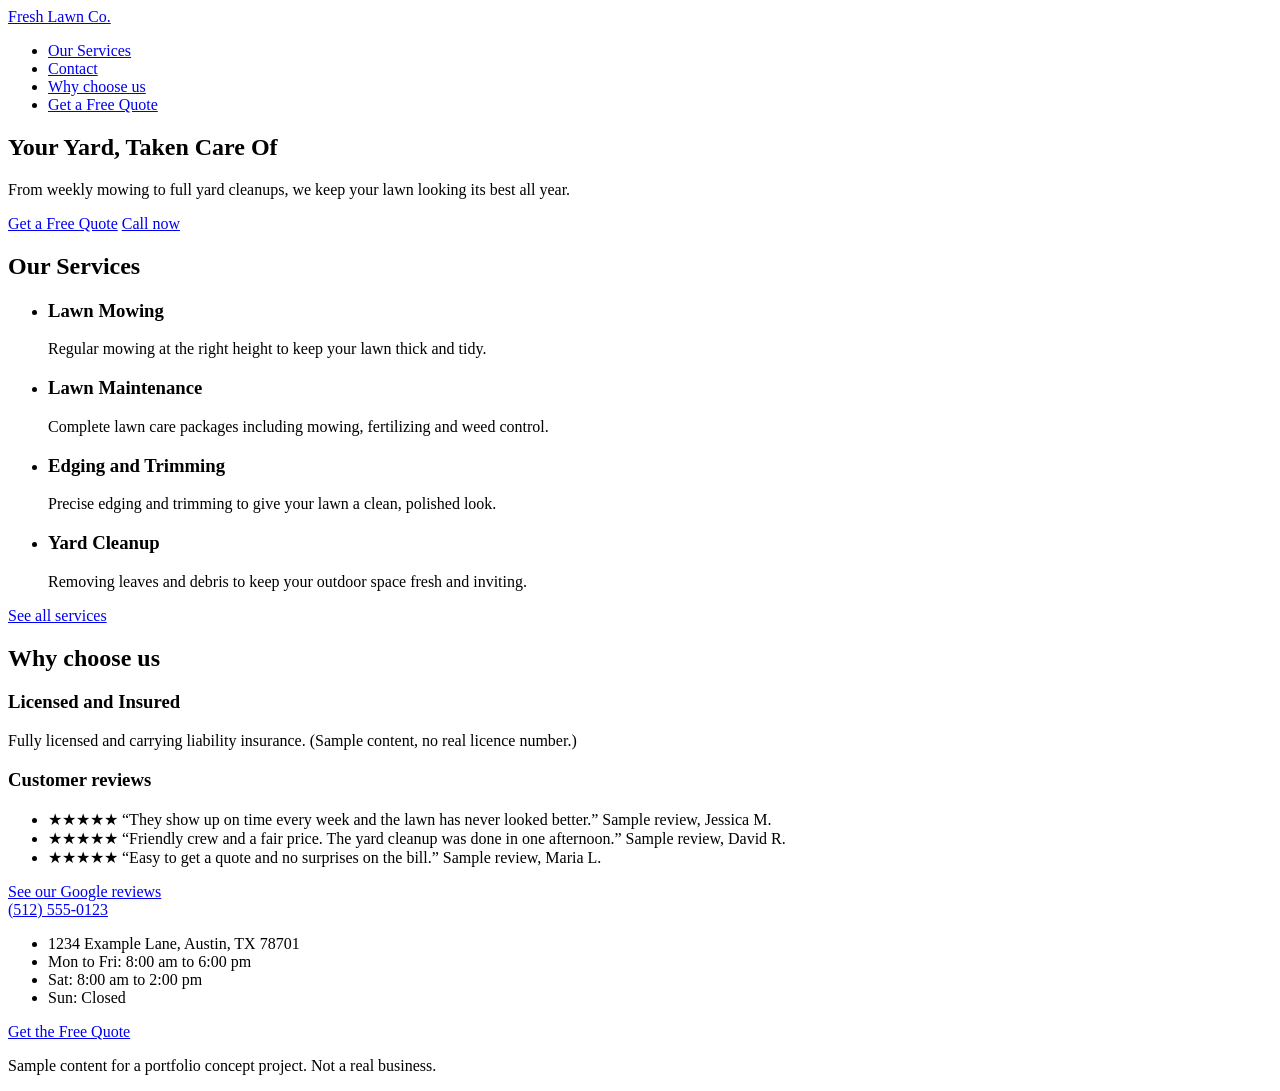
==== index.html @ 8b2b5c02 "Add homepage HTML structure" ====
<!DOCTYPE html>
<html lang="en">
<head>
  <meta charset="UTF-8">
  <meta name="viewport" content="width=device-width, initial-scale=1.0">
  <title>Fresh Lawn Co. | Lawn Care and Landscaping</title>
  <link rel="stylesheet" href="style.css">
</head>
<body>

  <header>
    <a href="index.html">Fresh Lawn Co.</a>
    <nav>
      <ul>
        <li><a href="service.html">Our Services</a></li>
        <li><a href="contact.html">Contact</a></li>
        <li><a href="#why-choose-us">Why choose us</a></li>
        <li><a href="contact.html">Get a Free Quote</a></li>
      </ul>
    </nav>
  </header>

  <main>
    <section>  <!-- Hero -->
      <h1>Your Yard, Taken Care Of</h1>
      <p>From weekly mowing to full yard cleanups, we keep your lawn looking its best all year.</p>
      <a href="contact.html">Get a Free Quote</a>
      <a href="tel:+15125550123">Call now</a>
    </section>

    <section>  <!-- Services -->
      <h2>Our Services</h2>
    <ul>
      <li>
        <h3>Lawn Mowing</h3>
        <p>Regular mowing at the right height to keep your lawn thick and tidy.</p>
      </li>
      <li>
        <h3>Lawn Maintenance</h3>
        <p>Complete lawn care packages including mowing, fertilizing and weed control.</p>
      </li>
      <li>
        <h3>Edging and Trimming</h3>
        <p>Precise edging and trimming to give your lawn a clean, polished look.</p>
      </li>
      <li>
        <h3>Yard Cleanup</h3>
        <p>Removing leaves and debris to keep your outdoor space fresh and inviting.</p>
      </li>
    </ul>
       <a href="service.html">See all services</a>
    </section>

    <section id="why-choose-us">  <!-- Why Choose Us-->
      <h2>Why choose us</h2>
      <h3>Licensed and Insured</h3>
      <p>Fully licensed and carrying liability insurance. (Sample content, no real licence number.)</p>
      <!-- 评价、Licensed & Insured -->
       <h3>Customer reviews</h3>
    <ul>
        <li>★★★★★ “They show up on time every week and the lawn has never looked better.”
        Sample review, Jessica M.</li>
        <li>★★★★★ “Friendly crew and a fair price. The yard cleanup was done in one afternoon.”
        Sample review, David R.</li>
        <li>★★★★★ “Easy to get a quote and no surprises on the bill.”
        Sample review, Maria L.</li>
    </ul>
    <a href="#">See our Google reviews</a>
    </section>
  </main>

  <footer>
    <a href="tel:+15125550123">(512) 555-0123</a>
    <ul>
     <li>1234 Example Lane, Austin, TX 78701</li>
     <li>Mon to Fri: 8:00 am to 6:00 pm</li>
     <li>Sat: 8:00 am to 2:00 pm</li>
     <li>Sun: Closed</li>
    </ul>
    <a href="contact.html">Get the Free Quote</a>
    <p>Sample content for a portfolio concept project. Not a real business.</p>
  </footer>

  <script src="script.js"></script>
</body>
</html>
---- style.css ----
/* styles go here */
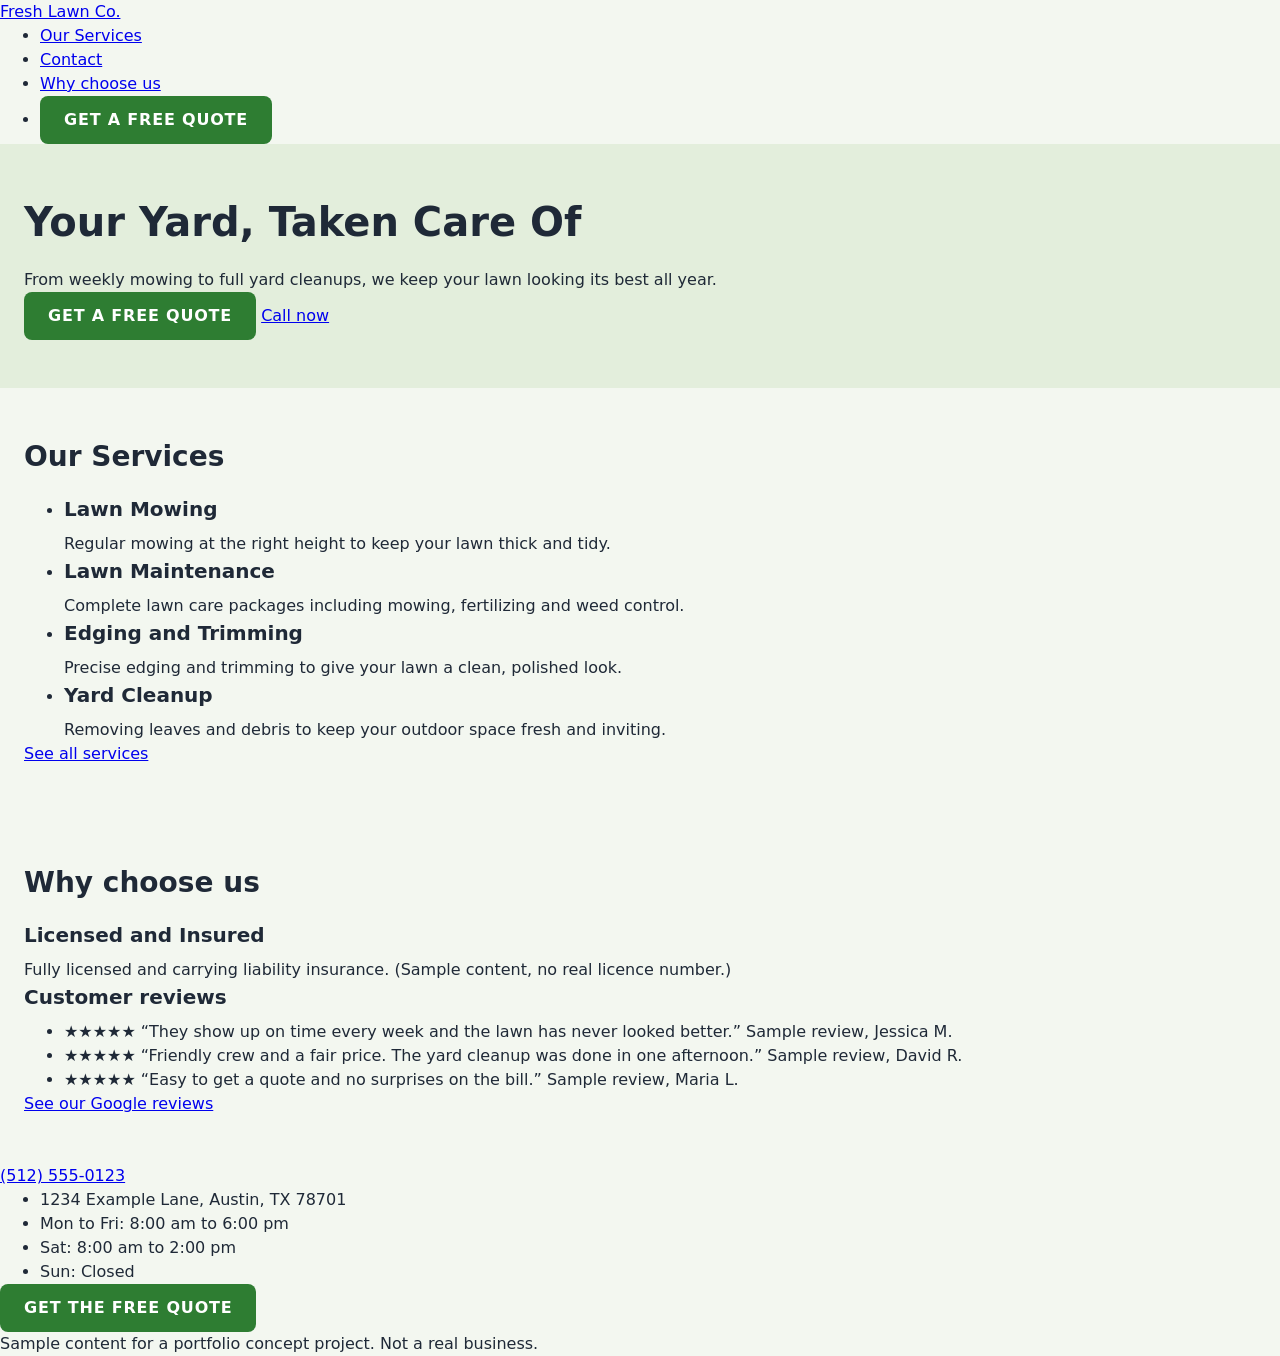
==== commit 2c8bf4f5: "Add colors, button and hero styles" ====
--- a/index.html
+++ b/index.html
@@ -15,20 +15,20 @@
         <li><a href="service.html">Our Services</a></li>
         <li><a href="contact.html">Contact</a></li>
         <li><a href="#why-choose-us">Why choose us</a></li>
-        <li><a href="contact.html">Get a Free Quote</a></li>
+        <li><a href="contact.html" class="get-a-free-quote">Get a Free Quote</a></li>
       </ul>
     </nav>
   </header>
 
   <main>
-    <section>  <!-- Hero -->
+    <section class="hero">  <!-- Hero -->
       <h1>Your Yard, Taken Care Of</h1>
       <p>From weekly mowing to full yard cleanups, we keep your lawn looking its best all year.</p>
-      <a href="contact.html">Get a Free Quote</a>
+      <a href="contact.html" class="get-a-free-quote">Get a Free Quote</a>
       <a href="tel:+15125550123">Call now</a>
     </section>
 
-    <section>  <!-- Services -->
+    <section class="services">  <!-- Services -->
       <h2>Our Services</h2>
     <ul>
       <li>
@@ -51,7 +51,7 @@
        <a href="service.html">See all services</a>
     </section>
 
-    <section id="why-choose-us">  <!-- Why Choose Us-->
+    <section id="why-choose-us" class="why-choose-us">  <!-- Why Choose Us-->
       <h2>Why choose us</h2>
       <h3>Licensed and Insured</h3>
       <p>Fully licensed and carrying liability insurance. (Sample content, no real licence number.)</p>
@@ -77,7 +77,7 @@
      <li>Sat: 8:00 am to 2:00 pm</li>
      <li>Sun: Closed</li>
     </ul>
-    <a href="contact.html">Get the Free Quote</a>
+    <a href="contact.html" class="get-a-free-quote">Get the Free Quote</a>
     <p>Sample content for a portfolio concept project. Not a real business.</p>
   </footer>
 
--- a/style.css
+++ b/style.css
@@ -1 +1,56 @@
-/* styles go here */+/* styles go here */
+*{
+    box-sizing: border-box;
+    margin:0;
+}
+
+body{
+    line-height: 1.5;
+    font-family: system-ui, "Segoe UI", Roboto, Helvetica, Arial, sans-serif, "Apple Color Emoji", "Segoe UI Emoji", "Segoe UI Symbol";
+    color:#1f2937;
+    background-color:#f3f7f0;
+}
+
+img{
+display:block;
+max-width: 100%;
+}
+
+h1 {
+  font-size: 2.5rem;
+  margin-bottom: 1rem;
+}
+
+h2 {
+  font-size: 1.75rem;
+  margin-bottom: 1rem;
+}
+h3 { 
+  font-size: 1.25rem;
+  margin-bottom: 0.5rem;
+}
+
+.get-a-free-quote{
+   display:inline-block;
+   text-transform: uppercase;
+   letter-spacing: 0.05em;
+   font-weight: 600;
+   background-color:#2e7d32;
+   color: white;
+   padding: 0.75rem 1.5rem;
+   border-radius: 0.5rem;
+   text-decoration: none;
+}
+
+.hero{
+  background-color: #e3eedc;
+  padding:3rem 1.5rem;
+}
+
+.services{
+  padding:3rem 1.5rem;
+}
+
+.why-choose-us{
+  padding:3rem 1.5rem;
+}
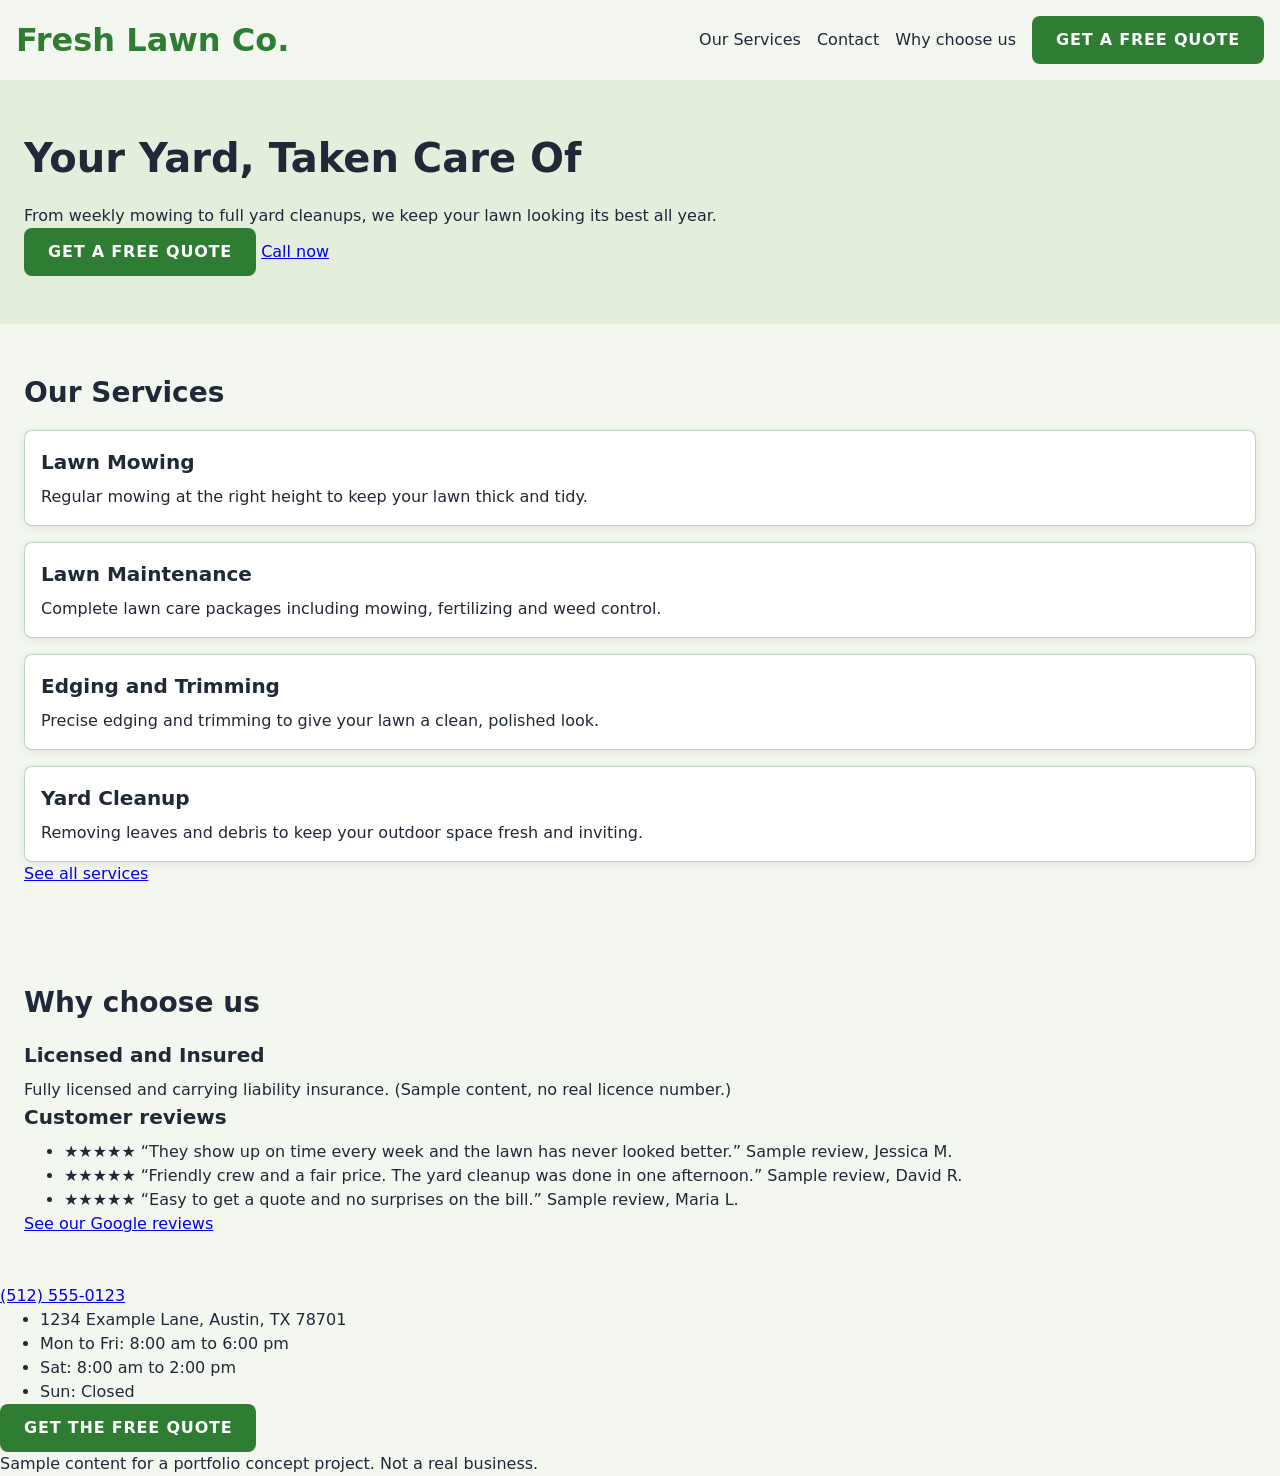
==== commit 5fe8222b: "Style header and navigation" ====
--- a/index.html
+++ b/index.html
@@ -9,7 +9,7 @@
 <body>
 
   <header>
-    <a href="index.html">Fresh Lawn Co.</a>
+    <a href="index.html" class="logo">Fresh Lawn Co.</a>
     <nav>
       <ul>
         <li><a href="service.html">Our Services</a></li>
@@ -30,7 +30,7 @@
 
     <section class="services">  <!-- Services -->
       <h2>Our Services</h2>
-    <ul>
+    <ul class="services-list">
       <li>
         <h3>Lawn Mowing</h3>
         <p>Regular mowing at the right height to keep your lawn thick and tidy.</p>
--- a/style.css
+++ b/style.css
@@ -42,6 +42,20 @@
    text-decoration: none;
 }
 
+.get-a-free-quote:hover {
+   background-color:#1b5e20;
+   text-decoration: none;
+   color:white;
+}
+
+.get-a-free-quote:active {
+   transform: scale(0.98);
+}
+
+.get-a-free-quote:focus {
+   outline:3px solid #1f2937;
+}
+
 .hero{
   background-color: #e3eedc;
   padding:3rem 1.5rem;
@@ -53,4 +67,54 @@
 
 .why-choose-us{
   padding:3rem 1.5rem;
+}
+
+.logo{
+ text-decoration: none;
+ color:#2e7d32;
+ font-weight:700;
+ font-size:2rem;
+}
+
+nav ul{
+  list-style: none;
+  padding: 0;
+  display: flex;
+  gap:1rem;
+  flex-wrap: wrap;
+   align-items: center;
+}
+
+nav a{
+  color:#1f2937;
+  text-decoration: none;
+}
+
+nav a:hover{
+text-decoration: underline;
+color:#2e7d32;
+}
+
+header{
+  display: flex;
+  justify-content: space-between;
+  align-items: center;
+  flex-wrap: wrap;
+  padding:1rem 1rem;
+}
+
+.services-list{
+  list-style:none;
+  padding:0;
+  display: flex;
+  flex-direction: column;
+  gap:1rem;
+}
+
+.services-list li{
+  background-color: white;
+  border: 1px solid rgba(66, 131, 66, 0.342);
+  border-radius: 0.5rem;
+  padding: 1rem;
+  box-shadow: 0 2px 8px rgba(0, 0, 0, 0.08);
 }
